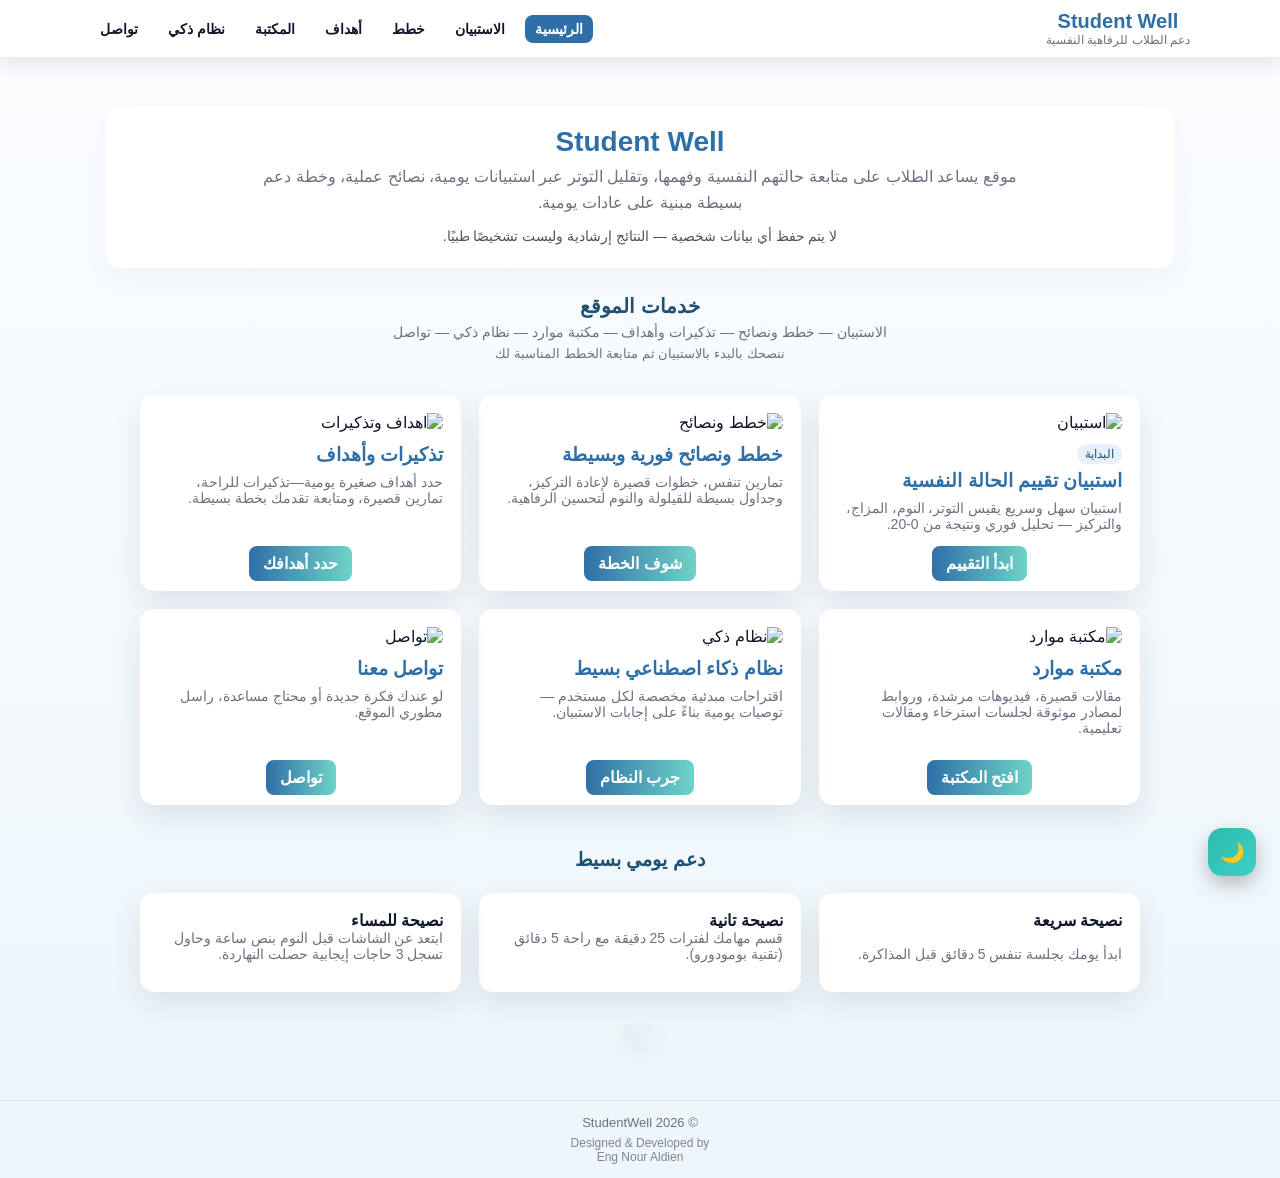
==== index.html @ 7722575f "Rename Index.html to index.html" ====
<!doctype html>
<html lang="ar" dir="rtl">
<head>
<!-- Google tag (gtag.js) -->
<script async src="https://www.googletagmanager.com/gtag/js?id=G-7PB5B8C26W"></script>
<script>
  window.dataLayer = window.dataLayer || [];
  function gtag(){dataLayer.push(arguments);}
  gtag('js', new Date());

  gtag('config', 'G-7PB5B8C26W');
</script>
  <meta charset="utf-8" />
  <meta name="viewport" content="width=device-width,initial-scale=1" />
 <title>Student Well | منصة متابعة الصحة النفسية للطلاب</title>


  <!-- رابط ملف الستايل الموحد (ضع styles.css في نفس الفولدر) -->
  <link rel="stylesheet" href="styles.css">

  <!-- Page-specific small tweaks (images sizing, header of services) -->
  <style>
@media (max-width: 768px) {
  .tips-grid {
    padding-inline: 14px;
  }
}
/* Desktop & tablet */
.tips-grid {
  grid-template-columns: repeat(auto-fit, minmax(220px, 1fr));
}

/* Mobile – FORCE single column */
@media (max-width: 600px) {
  .tips-grid {
    grid-template-columns: 1fr;
    padding-inline: 14px;
  }
}

    :root{
      --card: #ffffff;
      --muted: #6b7280;
      --accent: #2f6fa8;
    }

    .hero-box {
      background: var(--card);
      border-radius: 14px;
      padding: 20px 22px;
      box-shadow: 0 10px 28px rgba(19,38,71,0.04);
      text-align: center;
      margin: 8px auto;
      max-width: 1100px;
    }
    .hero-box h1 { color: var(--accent); font-size: 28px; margin-bottom:6px; }
    .hero-box p { color: var(--muted); max-width:760px; margin:0 auto; line-height:1.6; }

    /* services header */
    .services-header { text-align:center; margin: 18px auto 8px; max-width:1100px; }
    .services-header h2 { font-size:20px; color: #1f4f73; margin-bottom:6px; font-weight:800; }
    .services-header .subtitle { color: var(--muted); font-size:14px; margin:0; }

    /* ensure grid/cards stretch and images behave */
  main.wrap {
  min-height: 100vh;
  display: flex;
  flex-direction: column;
}

    .grid.services, .services {
      display: grid;
      grid-template-columns: repeat(auto-fit, minmax(280px, 1fr));
      gap: 18px;
      align-items: stretch;
      grid-auto-rows: 1fr;
    }
    .card, .service {
      display: flex;
      flex-direction: column;
      justify-content: space-between;
      height: 100%;
      padding: 18px;
      box-sizing: border-box;
    }
    .service-media img {
      width: 100%;
      height: 110px;
      object-fit: cover;
      border-radius: 8px;
      margin-bottom: 12px;
    }
    .service-body { flex: 1 1 auto; }
    .service-action { margin-top: 10px; text-align: center; }
    .services-strip {
      margin: 18px auto 10px;
      max-width: 1100px;
      background: linear-gradient(90deg, rgba(47,111,168,0.06), rgba(74,163,216,0.04));
      padding: 12px 18px;
      border-radius: 10px;
      text-align: center;
      color: #1f4f73;
      font-weight: 700;
      box-shadow: 0 6px 18px rgba(6,30,50,0.04);
    }

    @media (max-width:900px){
      .service-media img { height: 90px; }
      main.wrap { min-height: auto; }
      .hero-box { margin: 10px; }
      .services-header { padding: 0 12px; }
    }
  </style>
</head>
<body>

  <!-- site-nav.js will inject the topbar/footer; keep body content clean -->
  <main class="wrap">
    <!-- Hero -->
    <section style="padding-top:18px;text-align:center">
      <div class="hero-box" role="banner" aria-label="Student Well hero">
        <h1>Student Well</h1>
        <p>موقع يساعد الطلاب على متابعة حالتهم النفسية وفهمها، وتقليل التوتر عبر استبيانات يومية، نصائح عملية، وخطة دعم بسيطة مبنية على عادات يومية.</p>
<p style="margin-top:10px;font-size:14px;color:#4b5563">
  لا يتم حفظ أي بيانات شخصية — النتائج إرشادية وليست تشخيصًا طبيًا.
</p>

      </div>
    </section>

    <!-- Services header (above the cards) -->
    <section class="services-header" aria-label="خدمات الموقع">
      <h2>خدمات الموقع</h2>
      <p class="subtitle">الاستبيان — خطط ونصائح — تذكيرات وأهداف — مكتبة موارد — نظام ذكي — تواصل</p>
<p class="subtitle" style="margin-top:6px;font-size:13px">
  ننصحك بالبدء بالاستبيان ثم متابعة الخطط المناسبة لك
</p>

    </section>

    <!-- Services grid -->
    <section aria-labelledby="servicesTitle" style="margin-top:12px; width:100%">
      <h2 id="servicesTitle" style="display:none">الخدمات</h2>

      <div class="grid services" role="list">
        <!-- Service: Survey (image fixed) -->
        <article class="card service" id="svc-survey" role="listitem">
          <div class="service-media">
            <!-- reliable survey-ish image (will display) -->
            <img src="images/survey.jpg" alt="استبيان" loading ="lazy">
          </div>
          <div class="service-body">
<span style="
  display:inline-block;
  font-size:12px;
  padding:3px 8px;
  background:#e8f1fb;
  color:#1f4f73;
  border-radius:999px;
  margin-bottom:6px;
">
  البداية
</span>

            <h3>استبيان تقييم الحالة النفسية</h3>
            <p>استبيان سهل وسريع يقيس التوتر، النوم، المزاج، والتركيز — تحليل فوري ونتيجة من 0-20.</p>
          </div>
          <div class="service-action">
            <a class="btn" href="survey.html">ابدأ التقييم</a>
          </div>
        </article>

        <!-- Service: Plans -->
        <article class="card service" id="svc-plans" role="listitem">
          <div class="service-media">
            <img src="https://images.unsplash.com/photo-1515378791036-0648a3ef77b2?auto=format&fit=crop&w=1200&q=80" alt="خطط ونصائح">
          </div>
          <div class="service-body">
            <h3>خطط ونصائح فورية وبسيطة</h3>
            <p>تمارين تنفس، خطوات قصيرة لإعادة التركيز، وجداول بسيطة للقيلولة والنوم لتحسين الرفاهية.</p>
          </div>
          <div class="service-action">
            <a class="btn" href="plans.html">شوف الخطة</a>
          </div>
        </article>

        <!-- Service: Goals -->
        <article class="card service" id="svc-goals" role="listitem">
          <div class="service-media">
            <img src="https://images.unsplash.com/photo-1523275335684-37898b6baf30?auto=format&fit=crop&w=1200&q=80" alt="اهداف وتذكيرات">
          </div>
          <div class="service-body">
            <h3>تذكيرات وأهداف</h3>
            <p>حدد أهداف صغيرة يومية—تذكيرات للراحة، تمارين قصيرة، ومتابعة تقدمك بخطة بسيطة.</p>
          </div>
          <div class="service-action">
            <a class="btn" href="goals.html">حدد أهدافك</a>
          </div>
        </article>

        <!-- Service: Library -->
        <article class="card service" id="svc-library" role="listitem">
          <div class="service-media">
            <img src="https://images.unsplash.com/photo-1512820790803-83ca734da794?auto=format&fit=crop&w=1200&q=80" alt="مكتبة موارد">
          </div>
          <div class="service-body">
            <h3>مكتبة موارد</h3>
            <p>مقالات قصيرة، فيديوهات مرشدة، وروابط لمصادر موثوقة لجلسات استرخاء ومقالات تعليمية.</p>
          </div>
          <div class="service-action">
            <a class="btn" href="library.html">افتح المكتبة</a>
          </div>
        </article>

        <!-- Service: AI (image related to AI/tech) -->
        <article class="card service" id="svc-ai" role="listitem">
          <div class="service-media">
            <img src="https://images.unsplash.com/photo-1518770660439-4636190af475?auto=format&fit=crop&w=1200&q=80" alt="نظام ذكي">
          </div>
          <div class="service-body">
            <h3>نظام ذكاء اصطناعي بسيط</h3>
            <p>اقتراحات مبدئية مخصصة لكل مستخدم — توصيات يومية بناءً على إجابات الاستبيان.</p>
          </div>
          <div class="service-action">
            <a class="btn" href="ai.html">جرب النظام</a>
          </div>
        </article>

        <!-- Service: Contact -->
        <article class="card service" id="svc-contact" role="listitem">
          <div class="service-media">
            <img src="images/contact.jpg" alt="تواصل">
          </div>
          <div class="service-body">
            <h3>تواصل معنا</h3>
            <p>لو عندك فكرة جديدة أو محتاج مساعدة، راسل مطوري الموقع.</p>
          </div>
          <div class="service-action">
            <a class="btn" href="contact.html">تواصل</a>
          </div>
        </article>
      </div>
    </section>

    <!-- Tips -->
<h3 style="margin-top:30px;text-align:center;color:#1f4f73">
  دعم يومي بسيط
</h3>

    <section class="grid tips-grid" style="margin-top:22px;gap:18px">

      <div class="card tip-card">
        <h4>نصيحة سريعة</h4>
        <p>ابدأ يومك بجلسة تنفس 5 دقائق قبل المذاكرة.</p>
      </div>
      <div class="card tip-card">
        <h4>نصيحة تانية</h4>
        <p>قسم مهامك لفترات 25 دقيقة مع راحة 5 دقائق (تقنية بومودورو).</p>
      </div>
      <div class="card tip-card">
        <h4>نصيحة للمساء</h4>
        <p>ابتعد عن الشاشات قبل النوم بنص ساعة وحاول تسجل 3 حاجات إيجابية حصلت النهاردة.</p>
      </div>
    </section>

    <!-- services strip (above the footer) -->
    <div class="services-strip" role="region" aria-label="خدمات الموقع">
    </div>

    <!-- page credits aligned with main content -->
  </main>

  <!-- SCRIPTS -->
  <script>
    // make whole card clickable (but allow normal link clicks on anchors)
    document.addEventListener('DOMContentLoaded', ()=>{
      document.querySelectorAll('.card.service').forEach(card=>{
        const link = card.querySelector('.service-action a');
        if(!link) return;
        card.style.cursor = 'pointer';
        card.addEventListener('click', (e)=>{
          if(e.target.closest('a')) return; // clicked an actual link — let it
          window.location.href = link.getAttribute('href');
        });
      });
    });
  </script>

  <!-- site-nav should be last before extra layout scripts -->
  <script src="site-nav.js"></script>

  <!-- nav-scroll: optional (adds .scrolled to .sw-topbar on scroll) -->
  <script src="nav-scroll.js"></script>

  <!-- adjust main height dynamically based on header/footer heights -->
  <script>
    function adjustMainHeight(){
      const main = document.querySelector('main.wrap') || document.querySelector('main');
      if(!main) return;
      const header = document.querySelector('.sw-topbar');
      const footer = document.querySelector('.sw-footer');
      const headerH = header ? header.getBoundingClientRect().height : 80;
      const footerH = footer ? footer.getBoundingClientRect().height : 70;
      const extra = 40;
      main.style.minHeight = `calc(100vh - ${headerH + footerH + extra}px)`;
    }
    window.addEventListener('load', adjustMainHeight);
    window.addEventListener('resize', adjustMainHeight);
    setTimeout(adjustMainHeight, 600); // in case nav injects late
  </script>
</body>
</html>
---- styles.css ----
/* styles.css — StudentWell (Clean Dark Mode Version) */
html, body {
  width: 100%;
  overflow-x: hidden;
}

/* ================= ROOT ================= */
:root {
  --bg: #f6fbff;
  --bg-grad-1: #fbfdff;
  --bg-grad-2: #eef6fb;
 --bg:#f6fbff;
  --bg-grad:#eef6fb;

  --card:#ffffff;        /* الكارد أبيض */
  --text:#0f172a;        /* الكلام أسود */
  --muted:#6b7280;

  --accent:#2f6fa8;      /* الأزرق */
  --accent-2:#4aa3d8;

  --border:rgba(14,42,71,0.08);
  --pill-bg:rgba(47,111,168,0.12);

  --card: #ffffff;
  --header-bg: #ffffff;

  --text: #0f172a;
  --muted: #5f6871;

  --accent: #2f9e92;
  --accent-soft: rgba(47,158,146,0.18);

  --border: rgba(14,42,71,0.08);
  --shadow: rgba(6,30,50,0.1);

  --radius: 14px;

  font-family: 'Segoe UI', Tahoma, 'Noto Kufi Arabic', Arial, sans-serif;
}

/* ================= DARK MODE ================= */
body.dark-mode {
  --bg: #0f141b;
  --bg-grad-1: #0f141b;
  --bg-grad-2: #0f141b;

  --card: #151c26;
  --header-bg: #0b1118;

  --text: #e5e7eb;
  --muted: #9ca3af;
--bg:#0b1220;
  --bg-grad:#0f172a;

  --card:#111827;        /* كارد غامق */
  --text:#e5e7eb;        /* كلام فاتح */
  --muted:#9ca3af;

  --border:#1f2937;
  --pill-bg:#1f2937;

  --accent: #2f9e92;
}

/* ================= RESET ================= */
* {
  box-sizing: border-box;
  margin: 0;
  padding: 0;
}

/* ================= BODY ================= */
body {
  background: linear-gradient(180deg, var(--bg-grad-1), var(--bg-grad-2));
  color: var(--text);
  min-height: 100vh;
  -webkit-font-smoothing: antialiased;
  -moz-osx-font-smoothing: grayscale;
}

/* ================= LAYOUT ================= */
.wrap,
.container,
.content {
  max-width: 1100px;
  margin: 0 auto;
  padding: 22px 16px 24px;
}
main {
  padding-top: 24px;
}
/* ================= HEADER ================= */
.sw-topbar {
  background: var(--header-bg);
  border-bottom: 1px solid var(--border);
  padding: 12px 16px;
  box-shadow: 0 6px 18px var(--shadow);
  transition: background 0.25s ease, box-shadow 0.25s ease;
}

.sw-topbar.scrolled {
  box-shadow: 0 10px 28px var(--shadow);
}

.sw-topbar .sw-container {
  max-width: 1100px;
  margin: 0 auto;
  display: flex;
  justify-content: center;
  align-items: center;
  gap: 28px;
  flex-wrap: wrap;
}

.sw-brand {
  text-align: center;
}

.sw-brand .sw-title {
  color: var(--accent);
  font-size: 20px;
  font-weight: 800;
}

.sw-brand .sw-sub {
  font-size: 12px;
  color: var(--muted);
}

.sw-navlinks {
  display: flex;
  gap: 14px;
  flex-wrap: wrap;
  justify-content: center;
}

.sw-navlinks a {
  color: var(--text);
  text-decoration: none;
  padding: 6px 10px;
  border-radius: 8px;
  font-size: 14px;
  font-weight: 600;
  transition: 0.2s ease;
}

.sw-navlinks a:hover {
  background: var(--accent-soft);
  color: var(--accent);
}

/* ================= FOOTER ================= */
.sw-footer,
footer {
  padding: 14px;
  text-align: center;
  color: var(--muted);
  border-top: 1px solid var(--border);
  margin-top: 18px;
}

/* ================= CARDS ================= */
.card {
  background: var(--card);
  padding: 20px;
  border-radius: var(--radius);
  box-shadow: 0 12px 30px var(--shadow);
  transition: transform 0.22s ease, box-shadow 0.22s ease;
  display: flex;
  flex-direction: column;
}

.card:hover {
  transform: translateY(-6px);
  box-shadow: 0 16px 36px var(--shadow);
}

.card h3 {
  color: var(--accent);
  margin-bottom: 8px;
}

.card p {
  color: var(--muted);
  margin-bottom: 12px;
  font-size: 14px;
}

.card a,
.card button {
  background: linear-gradient(90deg, var(--accent), #6fd3c7);
  color: #fff;
  text-decoration: none;
  padding: 9px 14px;
  border-radius: 8px;
  font-weight: 700;
  border: 0;
  cursor: pointer;
}

.card a:hover,
.card button:hover {
  opacity: 0.95;
}

/* ================= CARD MEDIA ================= */
.card-img {
  width: 100%;
  height: 160px;
  object-fit: cover;
  border-radius: 10px 10px 0 0;
  border: 1px solid var(--border);
}

.card-body {
  padding: 14px;
  display: flex;
  flex-direction: column;
  gap: 10px;
  min-height: 140px;
}

.card-actions {
  margin-top: auto;
  text-align: center;
}

/* ================= GRID ================= */
.grid {
  display: grid;
  grid-template-columns: repeat(auto-fit, minmax(280px, 1fr));
  gap: 20px;
  max-width: 1000px;
  margin: 14px auto;
}

/* ================= FORMS ================= */
input,
select,
textarea {
  width: 100%;
  padding: 10px;
  border-radius: 8px;
  background: var(--card);
  color: var(--text);
  border: 1px solid var(--border);
  margin-bottom: 14px;
  font-size: 15px;
}

/* ================= SERVICES STRIP ================= */
.services-strip {
  margin: 16px auto;
  max-width: 1100px;
  background: var(--accent-soft);
  padding: 12px;
  border-radius: 10px;
  text-align: center;
  color: var(--accent);
  font-weight: 700;
}

/* ================= UTILITIES ================= */
.text-center { text-align: center; }
.mt-20 { margin-top: 20px; }

.fill-viewport {
  min-height: calc(100vh - 160px);
  display: flex;
  flex-direction: column;
}

/* ================= RESPONSIVE ================= */
@media (max-width: 900px) {
  .sw-topbar .sw-container {
    flex-direction: column;
    gap: 8px;
  }

  .grid {
    padding: 0 12px;
  }
}

/* ================= ACCESSIBILITY ================= */
a.skip-link {
  position: absolute;
  left: -9999px;
}
body.dark-mode {
  background: var(--bg);
  color: var(--text);
}

/* أي Wrapper أو Section */
body.dark-mode main,
body.dark-mode section,
body.dark-mode article,
body.dark-mode aside,
body.dark-mode .wrap,
body.dark-mode .container,
body.dark-mode .content,
body.dark-mode .page,
body.dark-mode .page-wrapper,
body.dark-mode .layout,
body.dark-mode .panel,
body.dark-mode .box,
body.dark-mode .form-wrapper,
body.dark-mode .ai-wrapper,
body.dark-mode .schedule-wrapper {
  background: transparent !important;
}

/* أي صندوق أبيض */
body.dark-mode .card,
body.dark-mode .panel,
body.dark-mode .box,
body.dark-mode .content-box,
body.dark-mode .widget,
body.dark-mode .module {
  background: var(--card) !important;
  color: var(--text);
}

/* الفورم والعناصر التفاعلية */
body.dark-mode input,
body.dark-mode select,
body.dark-mode textarea {
  background: #0f172a !important;
  color: var(--text);
  border: 1px solid var(--border);
}

/* العناوين والنصوص */
body.dark-mode h1,
body.dark-mode h2,
body.dark-mode h3,
body.dark-mode h4,
body.dark-mode h5,
body.dark-mode h6,
body.dark-mode p,
body.dark-mode span,
body.dark-mode label {
  color: var(--text);
}
/* ================= AI PAGE ================= */
body.ai-page {
  background: var(--bg);
  color: var(--text);
}

.ai-page .brand,
.ai-page .card {
  background: var(--card);
  box-shadow: 0 10px 30px var(--shadow);
}

.ai-page .chat {
  background: var(--bg);
  border: 1px solid var(--border);
}

.ai-page .msg.bot {
  background: rgba(255,255,255,0.05);
}

.ai-page .msg.user {
  background: linear-gradient(90deg, var(--accent), #6fd3c7);
  color: #fff;
}

.ai-page .rec {
  background: rgba(255,255,255,0.04);
  border: 1px solid var(--border);
}

.ai-page input,
.ai-page textarea {
  background: var(--bg);
  color: var(--text);
  border: 1px solid var(--border);
}

.ai-page button,
.ai-page .small-link {
  background: linear-gradient(90deg, var(--accent), #6fd3c7);
  color: #fff;
}
.ai-modal {
  position: fixed;
  inset: 0;
  background: rgba(0,0,0,0.45);
  display: flex;
  align-items: center;
  justify-content: center;
  z-index: 9999;
}

.ai-modal.hidden {
  display: none;
}

.ai-box {
  background: var(--card);
  padding: 20px;
  border-radius: 14px;
  width: 320px;
  text-align: center;
  box-shadow: 0 20px 40px rgba(0,0,0,.2);
}

.ai-box h3 {
  margin-bottom: 14px;
}

.ai-btn {
  width: 100%;
  padding: 10px;
  margin-bottom: 8px;
  border-radius: 8px;
  border: 0;
  cursor: pointer;
  background: linear-gradient(90deg, var(--accent), #6fd3c7);
  color: #fff;
  font-weight: 700;
}

.ai-btn.secondary {
  background: transparent;
  border: 1px solid var(--border);
  color: var(--text);
}

#otherAiInput {
  margin-top: 10px;
}

#otherAiInput input {
  width: 100%;
  padding: 8px;
  margin-bottom: 8px;
}

.close-btn {
  margin-top: 10px;
  background: none;
  border: none;
  color: var(--muted);
  cursor: pointer;
}
html, body {
  width: 100%;
  overflow-x: hidden;
}
html {
  overflow-x: hidden;
}
.dark-toggle {
  position: fixed;
  bottom: 24px;
  right: 24px;

  width: 48px;
  height: 48px;
  border-radius: 14px;

  background: linear-gradient(135deg, #2bbbad, #3fd1c7);
  color: #fff;

  border: none;
  cursor: pointer;

  display: flex;
  align-items: center;
  justify-content: center;

  font-size: 20px;
  box-shadow: 0 8px 20px rgba(0,0,0,.25);
  transition: all .25s ease;
  z-index: 999;
}

.dark-toggle:hover {
  transform: translateY(-2px) scale(1.05);
  box-shadow: 0 12px 28px rgba(0,0,0,.35);
}
/* ================= PAGE HERO (Unified Header) ================= */

.page-hero {
  padding: 48px 16px 24px;
  text-align: center;
}

.page-hero-box {
  max-width: 900px;
  margin: 0 auto;
  padding: 28px 22px;
  border-radius: 18px;
  background: var(--card);
  box-shadow: 0 20px 50px rgba(0,0,0,0.18);
}

.page-hero-box h1 {
  margin: 0;
  font-size: 34px;
  font-weight: 800;
  color: var(--text);
}

.page-hero-box p {
  margin-top: 10px;
  font-size: 16px;
  line-height: 1.7;
  color: var(--muted);
}

/* Responsive */
@media (max-width: 700px) {
  .page-hero-box h1 {
    font-size: 26px;
  }
}
.q{
  padding: 14px;
  border-radius: 14px;
  background: rgba(255,255,255,0.02);
}
.opt{
  background: rgba(255,255,255,0.06);
}
.opt:active{
  transform: scale(0.96);
}
.q:hover{
  background: rgba(47,111,168,0.05);
}
/* === FIX MOBILE BLANK PAGE === */
html, body {
  width: 100%;
  max-width: 100%;
  overflow-x: hidden;
  overflow-y: auto;
}

.page {
  min-height: 100vh;
  height: auto;
}
.meter span {
  transition: width 0.7s ease;
}
#card-sleep{
  border: 1px dashed rgba(47,111,168,.25);
}
main.wrap {
  overflow: visible;
}
@media (max-width: 768px) {
  main.wrap {
    min-height: auto !important;
  }
}
@media (max-width: 768px) {
  .tips-grid {
    padding-inline: 14px;
  }
}
/* Improve spacing between text and action buttons in contact list */
.contact-item .meta > div {
  margin-top: 10px;
}
.contact-item {
  padding-bottom: 6px;
}
.contact-item + .contact-item {
  margin-top: 6px;
}
/* Space between contact text and actions */
.contact-item .meta small {
  display: block;
  margin-bottom: 12px;
}
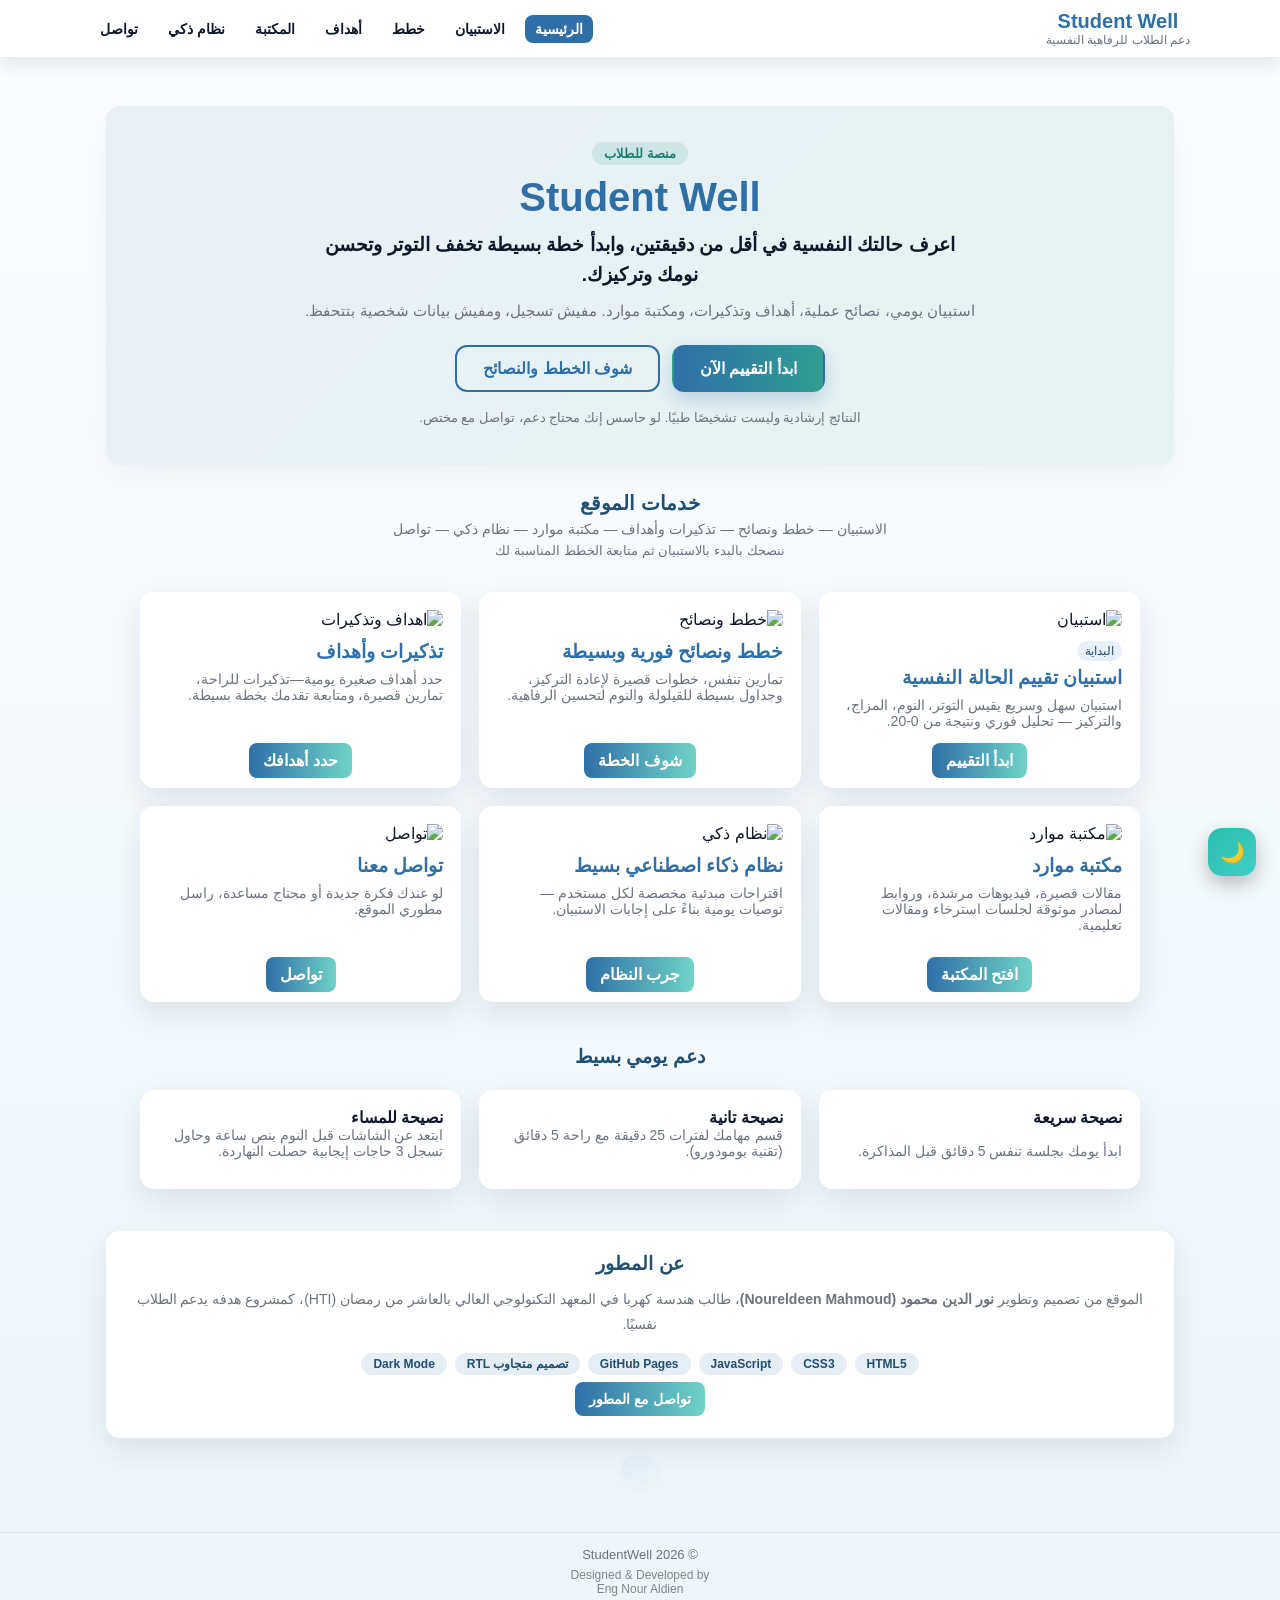
==== commit 2c4077fe: "Update index.html" ====
--- a/index.html
+++ b/index.html
@@ -85,7 +85,7 @@
     }
     .service-media img {
       width: 100%;
-      height: 110px;
+      height: 130px;
       object-fit: cover;
       border-radius: 8px;
       margin-bottom: 12px;
@@ -110,6 +110,27 @@
       .hero-box { margin: 10px; }
       .services-header { padding: 0 12px; }
     }
+
+    .hero-main { padding: 36px 24px; background: linear-gradient(135deg, rgba(47,111,168,0.10), rgba(47,158,146,0.12)), var(--card); }
+    .hero-main h1 { font-size: 40px; margin-bottom: 10px; }
+    .hero-badge { display:inline-block; font-size:13px; padding:4px 12px; border-radius:999px; background:rgba(47,158,146,0.15); color:#1f7f74; font-weight:700; margin-bottom:10px; }
+    .hero-lead { font-size:19px; color: var(--text) !important; font-weight:600; max-width:640px !important; }
+    .hero-sub { margin-top:8px !important; font-size:15px; }
+    .hero-cta { display:flex; gap:12px; justify-content:center; flex-wrap:wrap; margin-top:22px; }
+    .hero-btn { display:inline-block; padding:12px 26px !important; font-size:16px; font-weight:700; border-radius:12px; text-decoration:none; background:linear-gradient(90deg,#2f6fa8,#2f9e92) !important; color:#fff !important; border:2px solid transparent; box-shadow:0 8px 20px rgba(47,111,168,0.25); }
+    .hero-btn-ghost { background:transparent !important; color: var(--accent) !important; border:2px solid var(--accent); box-shadow:none !important; }
+    .hero-note { margin-top:16px !important; font-size:13px; color:#4b5563; }
+    body.dark-mode .hero-main { background: linear-gradient(135deg, rgba(47,111,168,0.18), rgba(47,158,146,0.16)), var(--card); }
+    body.dark-mode .hero-lead { color:#e5e7eb !important; }
+    body.dark-mode .hero-note { color:#9ca3af; }
+    .about-dev { max-width:1100px; margin:28px auto 0; text-align:center; padding:22px !important; height:auto !important; }
+    .about-dev h3 { color:#1f4f73; margin-bottom:8px; }
+    body.dark-mode .about-dev h3 { color:#e5e7eb; }
+    .about-dev p { color: var(--muted); line-height:1.8; margin:4px 0; }
+    .tool-chips { display:flex; gap:8px; justify-content:center; flex-wrap:wrap; margin-top:12px; }
+    .tool-chips span { font-size:12px; padding:4px 12px; border-radius:999px; background:rgba(47,111,168,0.12); color:#1f4f73; font-weight:600; }
+    body.dark-mode .tool-chips span { color:#cbd5e1; }
+    @media (max-width:600px){ .hero-main h1{font-size:32px;} .hero-lead{font-size:17px;} .hero-btn{width:100%; text-align:center;} }
   </style>
 </head>
 <body>
@@ -118,13 +139,16 @@
   <main class="wrap">
     <!-- Hero -->
     <section style="padding-top:18px;text-align:center">
-      <div class="hero-box" role="banner" aria-label="Student Well hero">
+      <div class="hero-box hero-main" role="banner" aria-label="Student Well hero">
+        <span class="hero-badge">منصة للطلاب</span>
         <h1>Student Well</h1>
-        <p>موقع يساعد الطلاب على متابعة حالتهم النفسية وفهمها، وتقليل التوتر عبر استبيانات يومية، نصائح عملية، وخطة دعم بسيطة مبنية على عادات يومية.</p>
-<p style="margin-top:10px;font-size:14px;color:#4b5563">
-  لا يتم حفظ أي بيانات شخصية — النتائج إرشادية وليست تشخيصًا طبيًا.
-</p>
-
+        <p class="hero-lead">اعرف حالتك النفسية في أقل من دقيقتين، وابدأ خطة بسيطة تخفف التوتر وتحسن نومك وتركيزك.</p>
+        <p class="hero-sub">استبيان يومي، نصائح عملية، أهداف وتذكيرات، ومكتبة موارد. مفيش تسجيل، ومفيش بيانات شخصية بتتحفظ.</p>
+        <div class="hero-cta">
+          <a class="btn hero-btn" href="survey.html">ابدأ التقييم الآن</a>
+          <a class="btn hero-btn hero-btn-ghost" href="plans.html">شوف الخطط والنصائح</a>
+        </div>
+        <p class="hero-note">النتائج إرشادية وليست تشخيصًا طبيًا. لو حاسس إنك محتاج دعم، تواصل مع مختص.</p>
       </div>
     </section>
 
@@ -147,7 +171,7 @@
         <article class="card service" id="svc-survey" role="listitem">
           <div class="service-media">
             <!-- reliable survey-ish image (will display) -->
-            <img src="images/survey.jpg" alt="استبيان" loading ="lazy">
+            <img src="images/card-survey.svg" alt="استبيان">
           </div>
           <div class="service-body">
 <span style="
@@ -173,7 +197,7 @@
         <!-- Service: Plans -->
         <article class="card service" id="svc-plans" role="listitem">
           <div class="service-media">
-            <img src="https://images.unsplash.com/photo-1515378791036-0648a3ef77b2?auto=format&fit=crop&w=1200&q=80" alt="خطط ونصائح">
+            <img src="images/card-plans.svg" alt="خطط ونصائح">
           </div>
           <div class="service-body">
             <h3>خطط ونصائح فورية وبسيطة</h3>
@@ -187,7 +211,7 @@
         <!-- Service: Goals -->
         <article class="card service" id="svc-goals" role="listitem">
           <div class="service-media">
-            <img src="https://images.unsplash.com/photo-1523275335684-37898b6baf30?auto=format&fit=crop&w=1200&q=80" alt="اهداف وتذكيرات">
+            <img src="images/card-goals.svg" alt="اهداف وتذكيرات">
           </div>
           <div class="service-body">
             <h3>تذكيرات وأهداف</h3>
@@ -201,7 +225,7 @@
         <!-- Service: Library -->
         <article class="card service" id="svc-library" role="listitem">
           <div class="service-media">
-            <img src="https://images.unsplash.com/photo-1512820790803-83ca734da794?auto=format&fit=crop&w=1200&q=80" alt="مكتبة موارد">
+            <img src="images/card-library.svg" alt="مكتبة موارد">
           </div>
           <div class="service-body">
             <h3>مكتبة موارد</h3>
@@ -215,7 +239,7 @@
         <!-- Service: AI (image related to AI/tech) -->
         <article class="card service" id="svc-ai" role="listitem">
           <div class="service-media">
-            <img src="https://images.unsplash.com/photo-1518770660439-4636190af475?auto=format&fit=crop&w=1200&q=80" alt="نظام ذكي">
+            <img src="images/card-ai.svg" alt="نظام ذكي">
           </div>
           <div class="service-body">
             <h3>نظام ذكاء اصطناعي بسيط</h3>
@@ -229,7 +253,7 @@
         <!-- Service: Contact -->
         <article class="card service" id="svc-contact" role="listitem">
           <div class="service-media">
-            <img src="images/contact.jpg" alt="تواصل">
+            <img src="images/card-contact.svg" alt="تواصل">
           </div>
           <div class="service-body">
             <h3>تواصل معنا</h3>
@@ -261,6 +285,16 @@
         <h4>نصيحة للمساء</h4>
         <p>ابتعد عن الشاشات قبل النوم بنص ساعة وحاول تسجل 3 حاجات إيجابية حصلت النهاردة.</p>
       </div>
+    </section>
+
+    <!-- About the developer -->
+    <section class="card about-dev" aria-label="عن المطور">
+      <h3>عن المطور</h3>
+      <p>الموقع من تصميم وتطوير <strong>نور الدين محمود (Noureldeen Mahmoud)</strong>، طالب هندسة كهربا في المعهد التكنولوجي العالي بالعاشر من رمضان (HTI)، كمشروع هدفه يدعم الطلاب نفسيًا.</p>
+      <div class="tool-chips" aria-label="الأدوات المستخدمة">
+        <span>HTML5</span><span>CSS3</span><span>JavaScript</span><span>GitHub Pages</span><span>تصميم متجاوب RTL</span><span>Dark Mode</span>
+      </div>
+      <p style="margin-top:12px"><a href="contact.html">تواصل مع المطور</a></p>
     </section>
 
     <!-- services strip (above the footer) -->
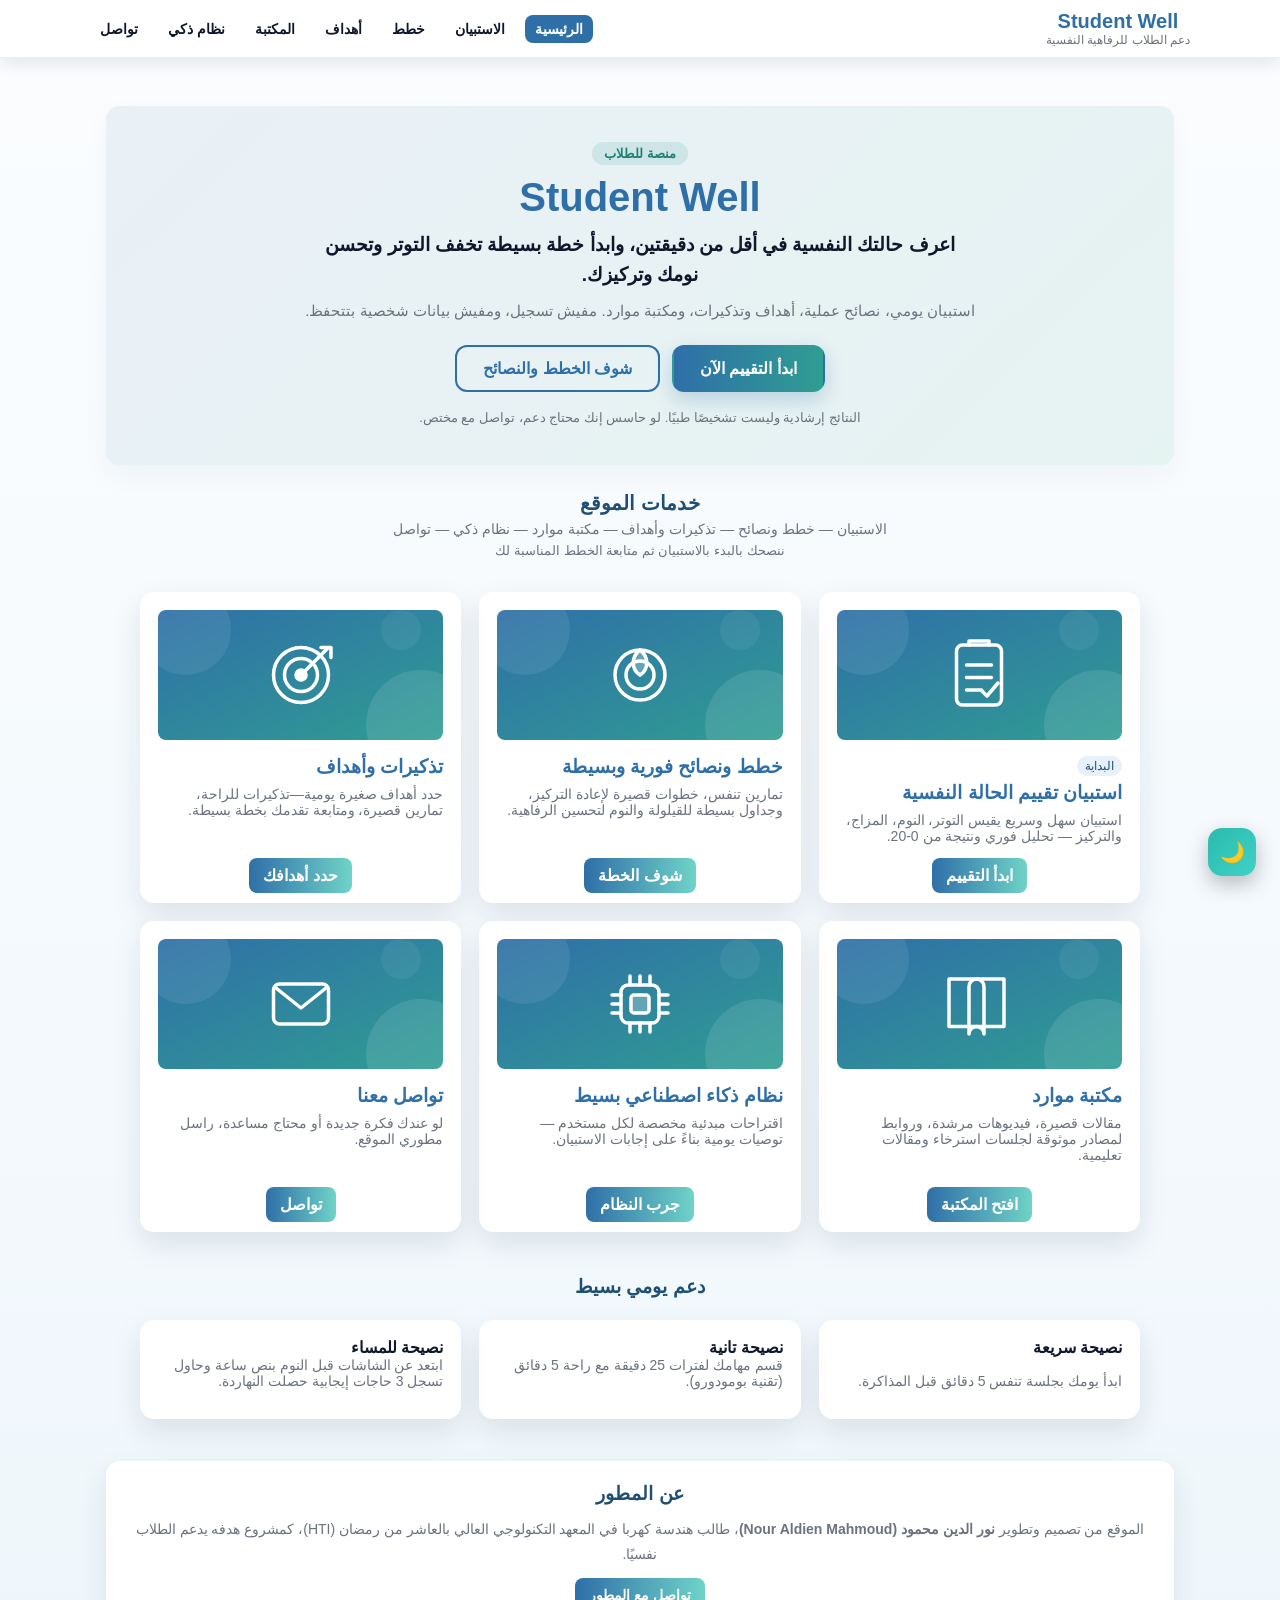
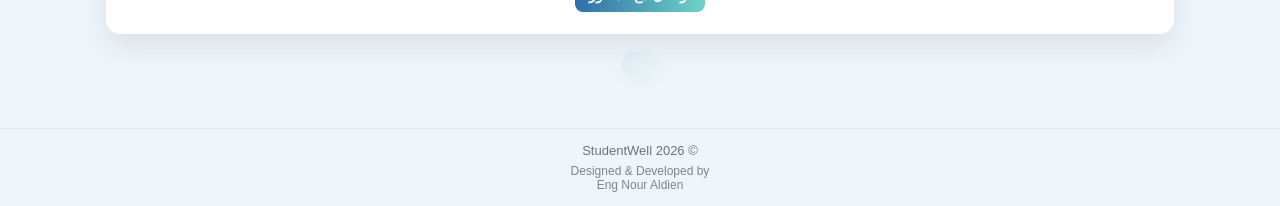
==== commit d049ba70: "Fix developer name and remove tech badges row" ====
--- a/index.html
+++ b/index.html
@@ -290,10 +290,7 @@
     <!-- About the developer -->
     <section class="card about-dev" aria-label="عن المطور">
       <h3>عن المطور</h3>
-      <p>الموقع من تصميم وتطوير <strong>نور الدين محمود (Noureldeen Mahmoud)</strong>، طالب هندسة كهربا في المعهد التكنولوجي العالي بالعاشر من رمضان (HTI)، كمشروع هدفه يدعم الطلاب نفسيًا.</p>
-      <div class="tool-chips" aria-label="الأدوات المستخدمة">
-        <span>HTML5</span><span>CSS3</span><span>JavaScript</span><span>GitHub Pages</span><span>تصميم متجاوب RTL</span><span>Dark Mode</span>
-      </div>
+      <p>الموقع من تصميم وتطوير <strong>نور الدين محمود (Nour Aldien Mahmoud)</strong>، طالب هندسة كهربا في المعهد التكنولوجي العالي بالعاشر من رمضان (HTI)، كمشروع هدفه يدعم الطلاب نفسيًا.</p>
       <p style="margin-top:12px"><a href="contact.html">تواصل مع المطور</a></p>
     </section>
 
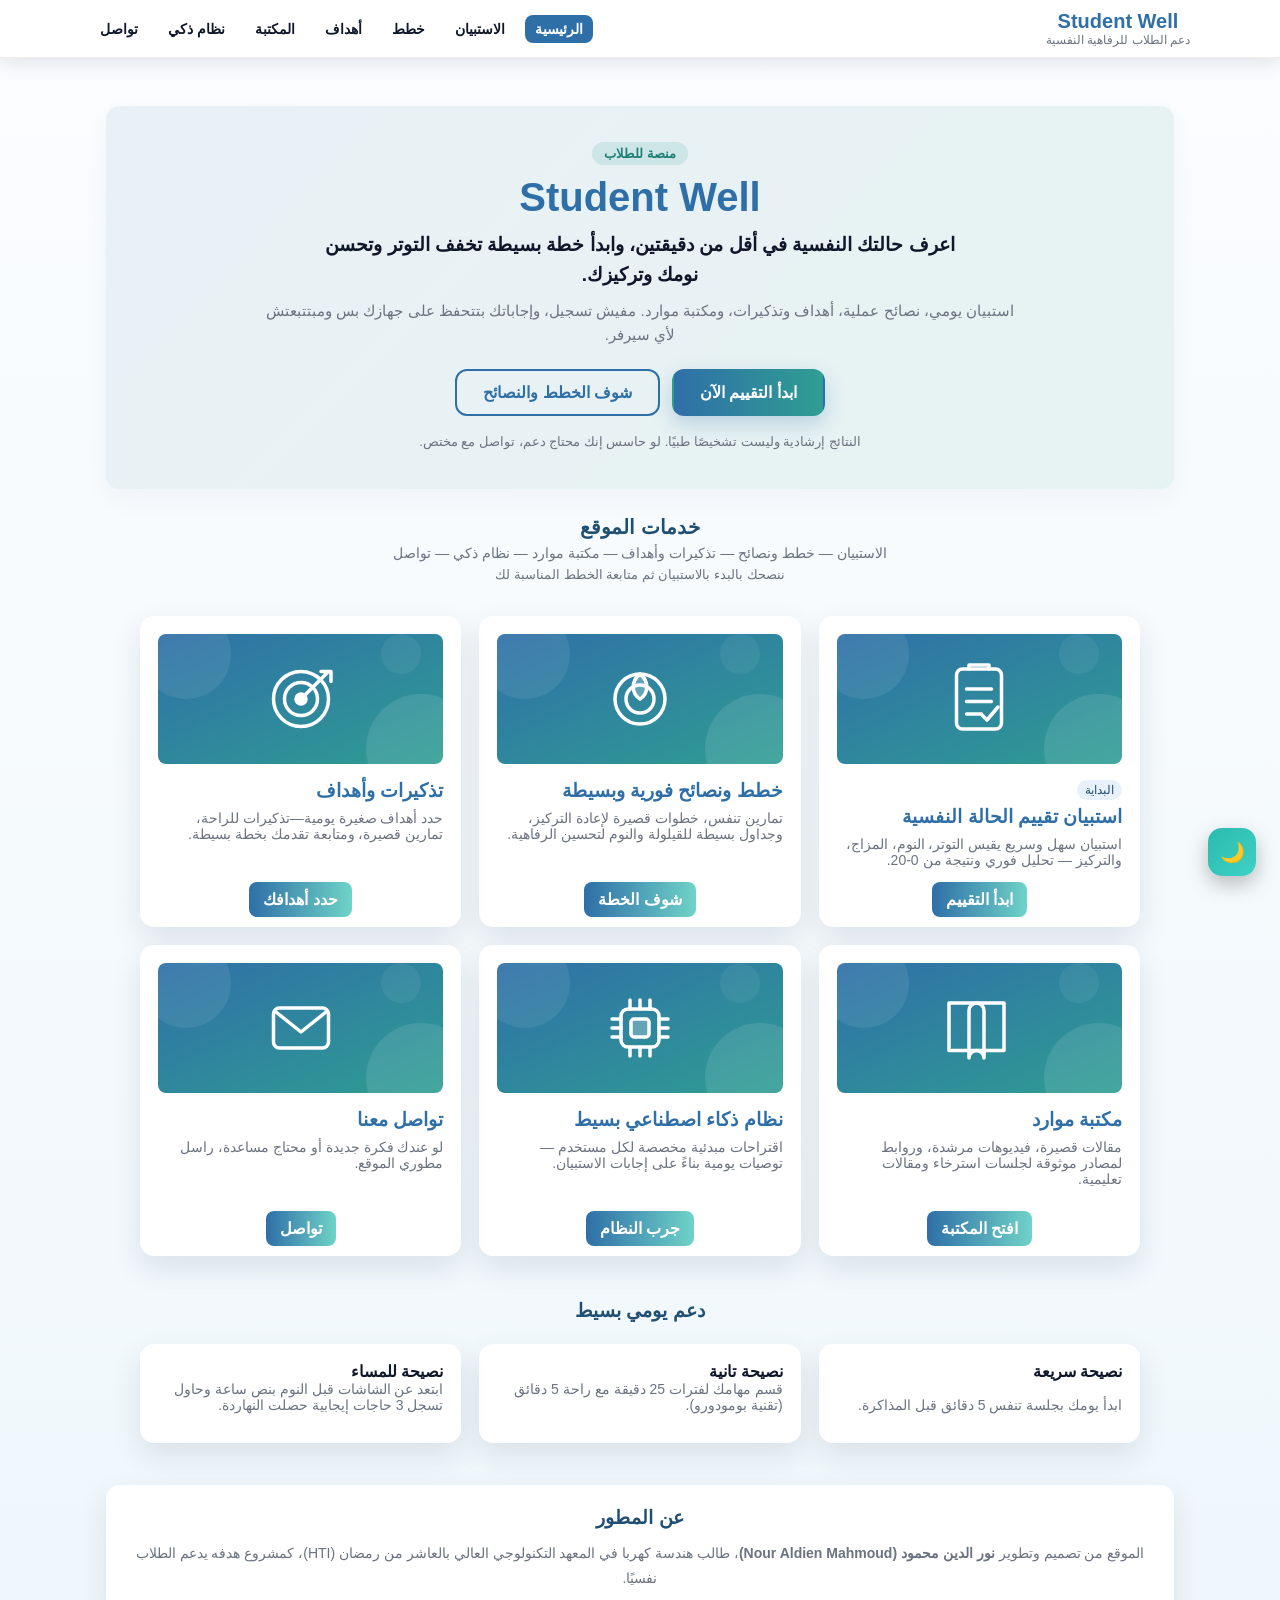
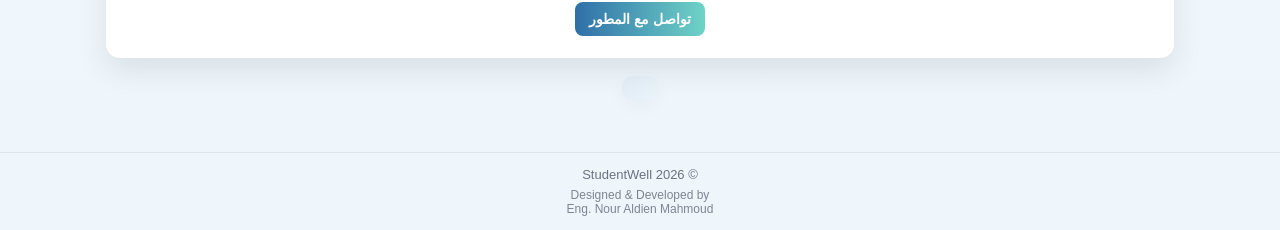
==== commit 30a2cd12: "Update hero-sub paragraph for clarity on data storageClarify privacy wording on home page" ====
--- a/index.html
+++ b/index.html
@@ -143,7 +143,7 @@
         <span class="hero-badge">منصة للطلاب</span>
         <h1>Student Well</h1>
         <p class="hero-lead">اعرف حالتك النفسية في أقل من دقيقتين، وابدأ خطة بسيطة تخفف التوتر وتحسن نومك وتركيزك.</p>
-        <p class="hero-sub">استبيان يومي، نصائح عملية، أهداف وتذكيرات، ومكتبة موارد. مفيش تسجيل، ومفيش بيانات شخصية بتتحفظ.</p>
+        <p class="hero-sub">استبيان يومي، نصائح عملية، أهداف وتذكيرات، ومكتبة موارد. مفيش تسجيل، وإجاباتك بتتحفظ على جهازك بس ومبتتبعتش لأي سيرفر.</p>
         <div class="hero-cta">
           <a class="btn hero-btn" href="survey.html">ابدأ التقييم الآن</a>
           <a class="btn hero-btn hero-btn-ghost" href="plans.html">شوف الخطط والنصائح</a>
